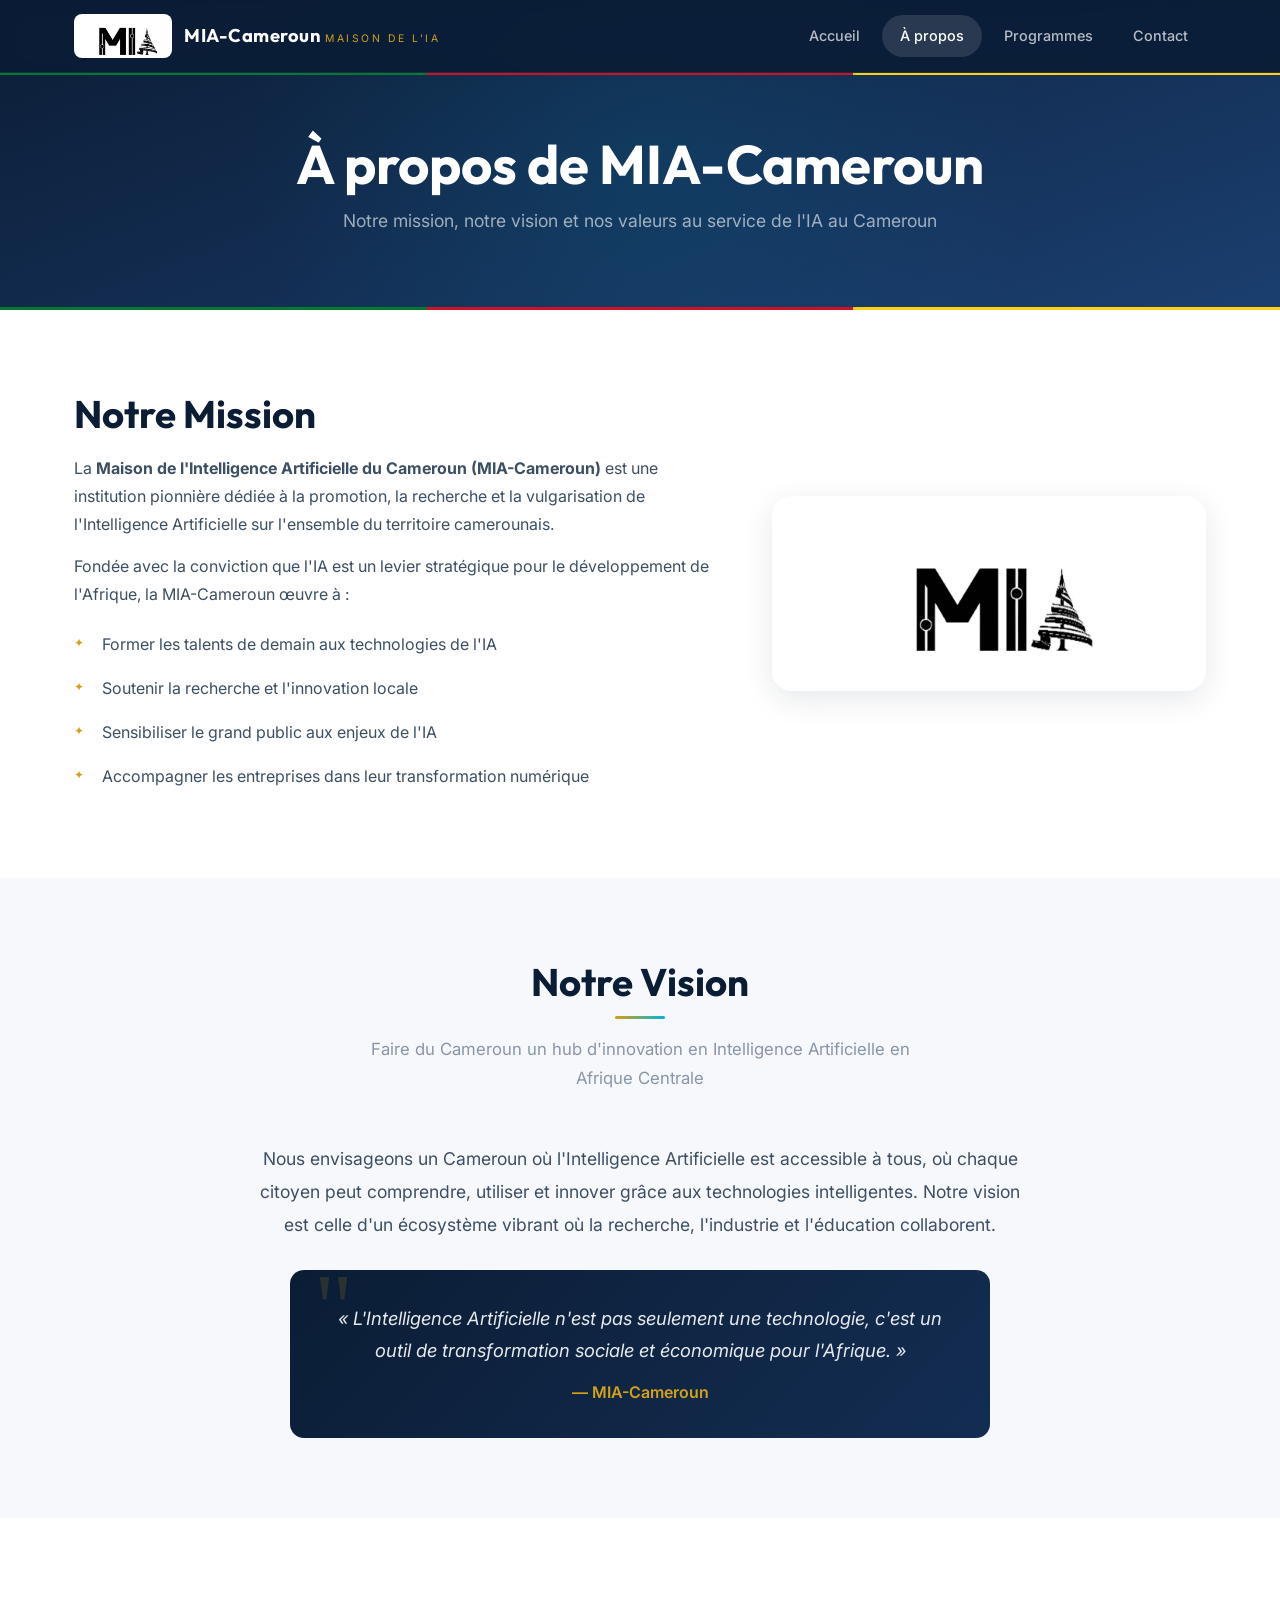
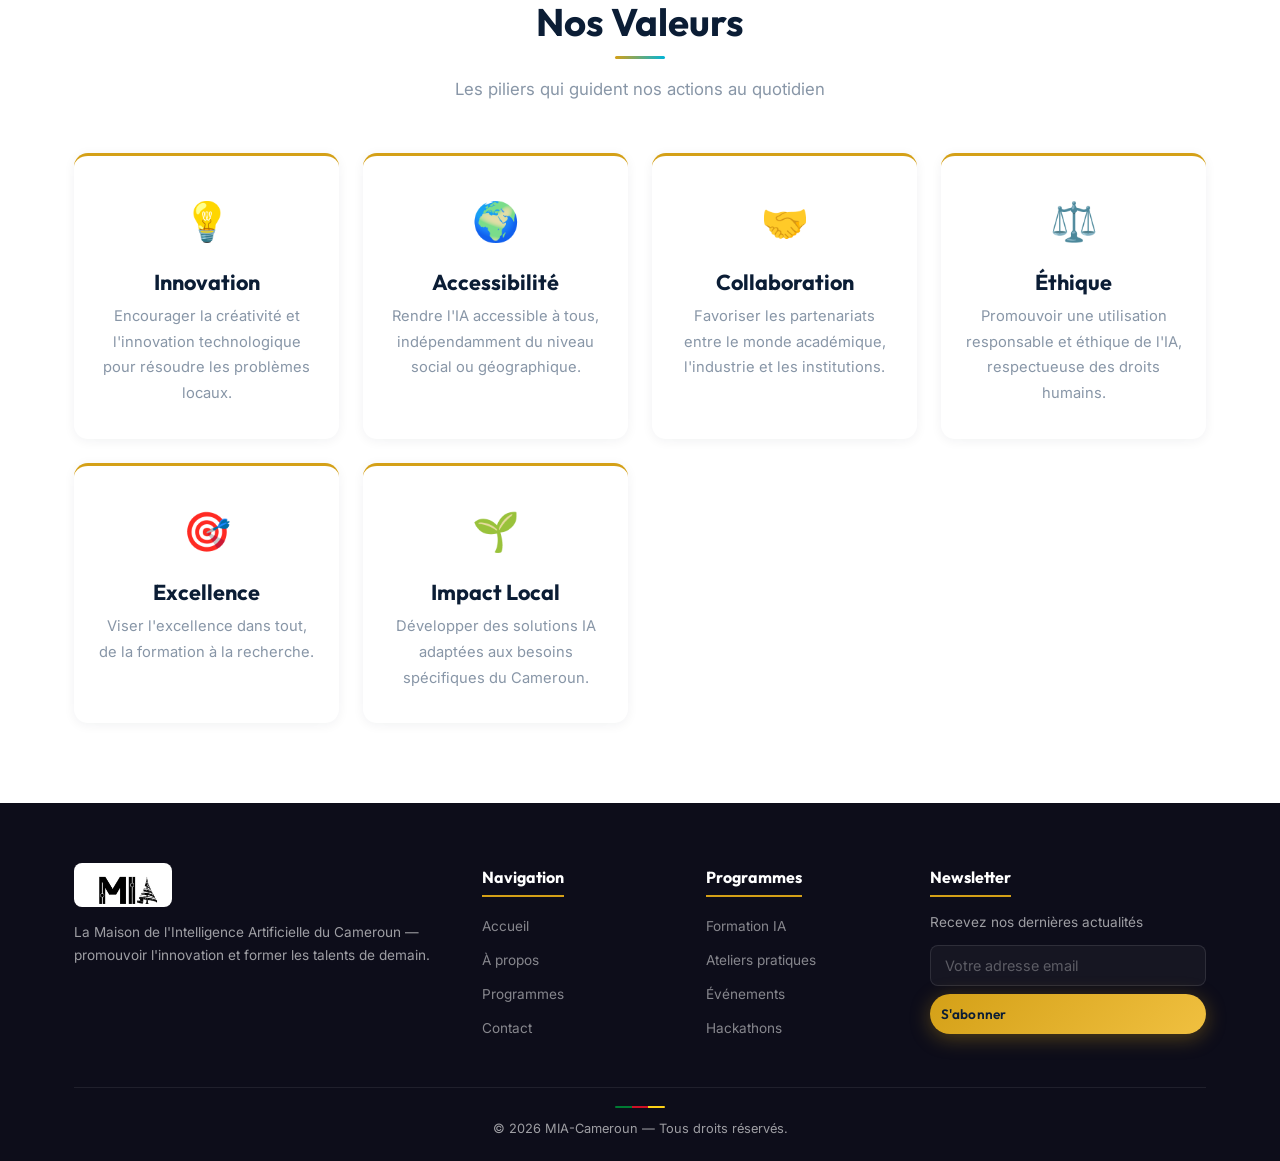
==== a-propos.html @ fafa50e0 "ajajah" ====
<!DOCTYPE html>
<html lang="fr">

<head>
    <meta charset="UTF-8">
    <meta name="viewport" content="width=device-width, initial-scale=1.0">
    <meta name="description"
        content="Mission, vision et valeurs de la MIA-Cameroun — Maison de l'Intelligence Artificielle du Cameroun.">
    <title>À propos | MIA-Cameroun</title>
    <link rel="stylesheet" href="css/style.css">
</head>

<body>

    <!-- Navbar -->
    <nav class="navbar">
        <div class="container">
            <a href="index.html" class="navbar-brand">
                <img src="logo.jpeg" alt="Logo MIA-Cameroun">
                <div class="brand-text">
                    <span class="name">MIA-Cameroun</span>
                    <span class="sub">Maison de l'IA</span>
                </div>
            </a>
            <div class="nav-links" id="navLinks">
                <a href="index.html">Accueil</a>
                <a href="a-propos.html" class="active">À propos</a>
                <a href="programmes.html">Programmes</a>
                <a href="contact.html">Contact</a>
            </div>
            <div class="hamburger" onclick="document.getElementById('navLinks').classList.toggle('active')">
                <span></span><span></span><span></span>
            </div>
        </div>
    </nav>
    <div class="tri-stripe tri-fixed">
        <div class="g"></div>
        <div class="r"></div>
        <div class="y"></div>
    </div>

    <!-- Banner -->
    <section class="page-banner">
        <h1>À propos de MIA-Cameroun</h1>
        <p>Notre mission, notre vision et nos valeurs au service de l'IA au Cameroun</p>
    </section>
    <div class="tri-stripe">
        <div class="g"></div>
        <div class="r"></div>
        <div class="y"></div>
    </div>

    <!-- Mission -->
    <section class="section">
        <div class="container">
            <div class="about-grid">
                <div class="text">
                    <h2>Notre Mission</h2>
                    <p>La <strong>Maison de l'Intelligence Artificielle du Cameroun (MIA-Cameroun)</strong> est une
                        institution pionnière dédiée à la promotion, la recherche et la vulgarisation de l'Intelligence
                        Artificielle sur l'ensemble du territoire camerounais.</p>
                    <p>Fondée avec la conviction que l'IA est un levier stratégique pour le développement de l'Afrique,
                        la MIA-Cameroun œuvre à :</p>
                    <ul class="check-list">
                        <li>Former les talents de demain aux technologies de l'IA</li>
                        <li>Soutenir la recherche et l'innovation locale</li>
                        <li>Sensibiliser le grand public aux enjeux de l'IA</li>
                        <li>Accompagner les entreprises dans leur transformation numérique</li>
                    </ul>
                </div>
                <div class="logo-box">
                    <img src="logo.jpeg" alt="MIA-Cameroun">
                </div>
            </div>
        </div>
    </section>

    <!-- Vision -->
    <section class="section section-alt">
        <div class="container">
            <div class="section-head">
                <h2>Notre Vision</h2>
                <div class="bar"></div>
                <p>Faire du Cameroun un hub d'innovation en Intelligence Artificielle en Afrique Centrale</p>
            </div>
            <div style="max-width:760px;margin:0 auto;text-align:center;">
                <p style="font-size:1.1rem;color:var(--gray-dark);line-height:1.9;margin-bottom:28px;">
                    Nous envisageons un Cameroun où l'Intelligence Artificielle est accessible à tous, où chaque citoyen
                    peut comprendre, utiliser et innover grâce aux technologies intelligentes. Notre vision est celle
                    d'un écosystème vibrant où la recherche, l'industrie et l'éducation collaborent.
                </p>
                <div class="quote-box">
                    <p>« L'Intelligence Artificielle n'est pas seulement une technologie, c'est un outil de
                        transformation sociale et économique pour l'Afrique. »</p>
                    <span class="author">— MIA-Cameroun</span>
                </div>
            </div>
        </div>
    </section>

    <!-- Valeurs -->
    <section class="section">
        <div class="container">
            <div class="section-head">
                <h2>Nos Valeurs</h2>
                <div class="bar"></div>
                <p>Les piliers qui guident nos actions au quotidien</p>
            </div>
            <div class="values-grid">
                <div class="value-card">
                    <div class="ico">💡</div>
                    <h3>Innovation</h3>
                    <p>Encourager la créativité et l'innovation technologique pour résoudre les problèmes locaux.</p>
                </div>
                <div class="value-card">
                    <div class="ico">🌍</div>
                    <h3>Accessibilité</h3>
                    <p>Rendre l'IA accessible à tous, indépendamment du niveau social ou géographique.</p>
                </div>
                <div class="value-card">
                    <div class="ico">🤝</div>
                    <h3>Collaboration</h3>
                    <p>Favoriser les partenariats entre le monde académique, l'industrie et les institutions.</p>
                </div>
                <div class="value-card">
                    <div class="ico">⚖️</div>
                    <h3>Éthique</h3>
                    <p>Promouvoir une utilisation responsable et éthique de l'IA, respectueuse des droits humains.</p>
                </div>
                <div class="value-card">
                    <div class="ico">🎯</div>
                    <h3>Excellence</h3>
                    <p>Viser l'excellence dans tout, de la formation à la recherche.</p>
                </div>
                <div class="value-card">
                    <div class="ico">🌱</div>
                    <h3>Impact Local</h3>
                    <p>Développer des solutions IA adaptées aux besoins spécifiques du Cameroun.</p>
                </div>
            </div>
        </div>
    </section>

    <!-- Footer -->
    <footer class="footer">
        <div class="container">
            <div class="footer-grid">
                <div class="footer-brand">
                    <img src="logo.jpeg" alt="MIA-Cameroun">
                    <p>La Maison de l'Intelligence Artificielle du Cameroun — promouvoir l'innovation et former les
                        talents de demain.</p>
                </div>
                <div>
                    <h4>Navigation</h4>
                    <ul>
                        <li><a href="index.html">Accueil</a></li>
                        <li><a href="a-propos.html">À propos</a></li>
                        <li><a href="programmes.html">Programmes</a></li>
                        <li><a href="contact.html">Contact</a></li>
                    </ul>
                </div>
                <div>
                    <h4>Programmes</h4>
                    <ul>
                        <li><a href="programmes.html">Formation IA</a></li>
                        <li><a href="programmes.html">Ateliers pratiques</a></li>
                        <li><a href="programmes.html">Événements</a></li>
                        <li><a href="programmes.html">Hackathons</a></li>
                    </ul>
                </div>
                <div>
                    <h4>Newsletter</h4>
                    <p style="font-size:.85rem;margin-bottom:10px;">Recevez nos dernières actualités</p>
                    <div class="footer-nl">
                        <input type="email" placeholder="Votre adresse email">
                        <button class="btn btn-gold"
                            style="width:100%;padding:11px;font-size:.85rem;">S'abonner</button>
                    </div>
                </div>
            </div>
            <div class="footer-bottom">
                <div class="footer-mini-tri"><span></span><span></span><span></span></div>
                <p>&copy; 2026 MIA-Cameroun — Tous droits réservés.</p>
            </div>
        </div>
    </footer>

</body>

</html>
---- css/style.css ----
@import url('https://fonts.googleapis.com/css2?family=Inter:wght@400;500;600;700&family=Outfit:wght@400;500;600;700;800&display=swap');

:root {
    --primary: #0b1d35;
    --primary-light: #132d52;
    --primary-mid: #1a3f6f;
    --secondary: #d4a017;
    --secondary-light: #f0c040;
    --accent: #00b4d8;
    --accent-light: #48cae4;
    --white: #ffffff;
    --off-white: #f7f8fc;
    --gray-light: #e4e8ef;
    --gray: #8896a7;
    --gray-dark: #3d4f63;
    --dark: #0d0d1a;
    --cam-green: #007a33;
    --cam-red: #ce1126;
    --cam-yellow: #fcd116;
    --font-h: 'Outfit', sans-serif;
    --font-b: 'Inter', sans-serif;
    --shadow-sm: 0 2px 12px rgba(11, 29, 53, .06);
    --shadow-md: 0 8px 30px rgba(11, 29, 53, .10);
    --shadow-lg: 0 16px 50px rgba(11, 29, 53, .16);
    --radius: 14px;
    --ease: cubic-bezier(.4, 0, .2, 1);
}

*,
*::before,
*::after {
    margin: 0;
    padding: 0;
    box-sizing: border-box;
}

html {
    scroll-behavior: smooth;
}

body {
    font-family: var(--font-b);
    color: var(--gray-dark);
    background: var(--white);
    line-height: 1.75;
    overflow-x: hidden;
}

h1,
h2,
h3,
h4 {
    font-family: var(--font-h);
    color: var(--primary);
    font-weight: 700;
    line-height: 1.25;
}

h1 {
    font-size: clamp(2rem, 5vw, 3.4rem);
}

h2 {
    font-size: clamp(1.6rem, 3.5vw, 2.4rem);
}

h3 {
    font-size: 1.35rem;
}

a {
    text-decoration: none;
    color: inherit;
    transition: .3s var(--ease);
}

img {
    max-width: 100%;
    height: auto;
    display: block;
}

ul {
    list-style: none;
}

.container {
    max-width: 1180px;
    margin: 0 auto;
    padding: 0 24px;
}

/* ---------- BUTTONS ---------- */
.btn {
    display: inline-flex;
    align-items: center;
    gap: 8px;
    padding: 14px 34px;
    border-radius: 50px;
    font-family: var(--font-h);
    font-weight: 600;
    font-size: .95rem;
    border: none;
    cursor: pointer;
    transition: .35s var(--ease);
    letter-spacing: .3px;
    position: relative;
    overflow: hidden;
}

.btn::after {
    content: '';
    position: absolute;
    inset: 0;
    background: linear-gradient(120deg, transparent 40%, rgba(255, 255, 255, .25) 50%, transparent 60%);
    transform: translateX(-100%);
    transition: .6s;
}

.btn:hover::after {
    transform: translateX(100%);
}

.btn-gold {
    background: linear-gradient(135deg, var(--secondary), var(--secondary-light));
    color: var(--primary);
    box-shadow: 0 4px 20px rgba(212, 160, 23, .35);
}

.btn-gold:hover {
    transform: translateY(-3px);
    box-shadow: 0 8px 30px rgba(212, 160, 23, .5);
}

.btn-outline {
    background: transparent;
    color: var(--white);
    border: 2px solid rgba(255, 255, 255, .5);
}

.btn-outline:hover {
    background: var(--white);
    color: var(--primary);
    border-color: var(--white);
}

.btn-cyan {
    background: linear-gradient(135deg, var(--accent), var(--accent-light));
    color: var(--white);
    box-shadow: 0 4px 20px rgba(0, 180, 216, .3);
}

.btn-cyan:hover {
    transform: translateY(-3px);
    box-shadow: 0 8px 30px rgba(0, 180, 216, .45);
}

/* ---------- NAVBAR ---------- */
.navbar {
    position: fixed;
    top: 0;
    left: 0;
    right: 0;
    z-index: 1000;
    background: rgba(11, 29, 53, .92);
    backdrop-filter: blur(16px) saturate(1.8);
    border-bottom: 1px solid rgba(255, 255, 255, .06);
}

.navbar .container {
    display: flex;
    align-items: center;
    justify-content: space-between;
    height: 72px;
}

.navbar-brand {
    display: flex;
    align-items: center;
    gap: 12px;
}

.navbar-brand img {
    height: 44px;
    border-radius: 8px;
    background: #fff;
    padding: 3px;
}

.brand-text .name {
    font-family: var(--font-h);
    font-weight: 700;
    font-size: 1.15rem;
    color: #fff;
    letter-spacing: .5px;
}

.brand-text .sub {
    font-size: .65rem;
    color: var(--secondary);
    letter-spacing: 2.5px;
    text-transform: uppercase;
}

.nav-links {
    display: flex;
    align-items: center;
    gap: 4px;
}

.nav-links a {
    color: rgba(255, 255, 255, .7);
    padding: 8px 18px;
    border-radius: 50px;
    font-weight: 500;
    font-size: .9rem;
    transition: .3s var(--ease);
}

.nav-links a:hover {
    color: #fff;
    background: rgba(255, 255, 255, .08);
}

.nav-links a.active {
    color: #fff;
    background: rgba(255, 255, 255, .12);
}

.hamburger {
    display: none;
    flex-direction: column;
    gap: 5px;
    cursor: pointer;
}

.hamburger span {
    width: 26px;
    height: 2.5px;
    background: #fff;
    border-radius: 4px;
    transition: .3s var(--ease);
}

/* ---------- TRICOLORE ---------- */
.tri-stripe {
    height: 3px;
    display: flex;
}

.tri-stripe .g {
    flex: 1;
    background: var(--cam-green);
}

.tri-stripe .r {
    flex: 1;
    background: var(--cam-red);
}

.tri-stripe .y {
    flex: 1;
    background: var(--cam-yellow);
}

.tri-fixed {
    position: fixed;
    top: 72px;
    left: 0;
    right: 0;
    z-index: 999;
}

/* ---------- HERO ---------- */
.hero {
    min-height: 100vh;
    display: flex;
    align-items: center;
    justify-content: center;
    background: linear-gradient(160deg, var(--primary) 0%, var(--primary-light) 40%, var(--primary-mid) 100%);
    position: relative;
    padding: 100px 24px 60px;
    overflow: hidden;
}

.hero::before {
    content: '';
    position: absolute;
    inset: 0;
    background:
        radial-gradient(ellipse 600px 500px at 15% 60%, rgba(0, 180, 216, .18), transparent),
        radial-gradient(ellipse 500px 400px at 85% 25%, rgba(212, 160, 23, .12), transparent),
        radial-gradient(ellipse 300px 300px at 50% 90%, rgba(0, 180, 216, .08), transparent);
}

.hero::after {
    content: '';
    position: absolute;
    inset: 0;
    background-image:
        radial-gradient(rgba(255, 255, 255, .04) 1px, transparent 1px);
    background-size: 32px 32px;
}

.hero-inner {
    position: relative;
    z-index: 2;
    text-align: center;
    max-width: 780px;
}

.hero-logo {
    width: 130px;
    height: 130px;
    border-radius: 24px;
    object-fit: contain;
    background: #fff;
    padding: 14px;
    margin: 0 auto 32px;
    box-shadow: 0 12px 50px rgba(0, 0, 0, .35);
    animation: logoFloat 4s ease-in-out infinite;
}

@keyframes logoFloat {

    0%,
    100% {
        transform: translateY(0) rotate(0);
    }

    50% {
        transform: translateY(-12px) rotate(1deg);
    }
}

.hero h1 {
    color: #fff;
    margin-bottom: 12px;
}

.hero h1 .gold {
    color: var(--secondary);
}

.hero .slogan {
    color: var(--accent-light);
    font-size: 1.15rem;
    font-weight: 500;
    font-style: italic;
    margin-bottom: 20px;
}

.hero .desc {
    color: rgba(255, 255, 255, .75);
    font-size: 1.05rem;
    max-width: 600px;
    margin: 0 auto 36px;
}

.hero-btns {
    display: flex;
    gap: 16px;
    justify-content: center;
    flex-wrap: wrap;
}

/* Particules décoratives */
.particles {
    position: absolute;
    inset: 0;
    overflow: hidden;
    pointer-events: none;
}

.particles span {
    position: absolute;
    width: 4px;
    height: 4px;
    background: rgba(212, 160, 23, .3);
    border-radius: 50%;
    animation: particleDrift linear infinite;
}

.particles span:nth-child(1) {
    left: 10%;
    top: 20%;
    animation-duration: 8s;
}

.particles span:nth-child(2) {
    left: 25%;
    top: 70%;
    animation-duration: 12s;
    width: 6px;
    height: 6px;
    background: rgba(0, 180, 216, .2);
}

.particles span:nth-child(3) {
    left: 60%;
    top: 15%;
    animation-duration: 10s;
}

.particles span:nth-child(4) {
    left: 80%;
    top: 60%;
    animation-duration: 9s;
    width: 5px;
    height: 5px;
    background: rgba(0, 180, 216, .25);
}

.particles span:nth-child(5) {
    left: 45%;
    top: 85%;
    animation-duration: 11s;
    background: rgba(212, 160, 23, .2);
}

.particles span:nth-child(6) {
    left: 90%;
    top: 35%;
    animation-duration: 7s;
    width: 3px;
    height: 3px;
}

@keyframes particleDrift {
    0% {
        transform: translateY(0) translateX(0);
        opacity: 0;
    }

    10% {
        opacity: 1;
    }

    90% {
        opacity: 1;
    }

    100% {
        transform: translateY(-100vh) translateX(30px);
        opacity: 0;
    }
}

/* ---------- SECTIONS ---------- */
.section {
    padding: 80px 0;
}

.section-alt {
    background: var(--off-white);
}

.section-dark {
    background: linear-gradient(160deg, var(--primary), var(--primary-light));
    color: #fff;
}

.section-dark h2,
.section-dark h3 {
    color: #fff;
}

.section-head {
    text-align: center;
    margin-bottom: 48px;
}

.section-head h2 {
    margin-bottom: 8px;
}

.section-head .bar {
    width: 50px;
    height: 3px;
    margin: 10px auto 16px;
    background: linear-gradient(90deg, var(--secondary), var(--accent));
    border-radius: 4px;
}

.section-head p {
    color: var(--gray);
    font-size: 1.05rem;
    max-width: 560px;
    margin: 0 auto;
}

/* ---------- GRILLE CARTES ---------- */
.grid-3 {
    display: grid;
    grid-template-columns: repeat(auto-fit, minmax(300px, 1fr));
    gap: 28px;
}

.grid-2 {
    display: grid;
    grid-template-columns: 1fr 1fr;
    gap: 40px;
    align-items: center;
}

.card {
    background: #fff;
    border-radius: var(--radius);
    padding: 32px;
    box-shadow: var(--shadow-sm);
    transition: .4s var(--ease);
    border: 1px solid rgba(0, 0, 0, .04);
    position: relative;
    overflow: hidden;
}

.card::before {
    content: '';
    position: absolute;
    top: 0;
    left: 0;
    right: 0;
    height: 3px;
    background: linear-gradient(90deg, var(--secondary), var(--accent));
    opacity: 0;
    transition: .4s var(--ease);
}

.card:hover {
    transform: translateY(-6px);
    box-shadow: var(--shadow-lg);
}

.card:hover::before {
    opacity: 1;
}

.card-icon {
    width: 56px;
    height: 56px;
    border-radius: 12px;
    display: flex;
    align-items: center;
    justify-content: center;
    font-size: 1.6rem;
    margin-bottom: 16px;
    background: linear-gradient(135deg, rgba(0, 180, 216, .08), rgba(212, 160, 23, .08));
}

.card h3 {
    margin-bottom: 8px;
}

.card p {
    color: var(--gray);
}

/* ---------- STATS ---------- */
.stats-grid {
    display: grid;
    grid-template-columns: repeat(4, 1fr);
    gap: 24px;
    text-align: center;
}

.stat h3 {
    font-size: 2.8rem;
    color: var(--secondary);
    margin-bottom: 2px;
    font-weight: 800;
}

.stat p {
    color: rgba(255, 255, 255, .7);
    font-size: .9rem;
}

/* ---------- PAGE BANNER ---------- */
.page-banner {
    background: linear-gradient(160deg, var(--primary), var(--primary-light), var(--primary-mid));
    padding: 130px 0 70px;
    text-align: center;
    position: relative;
    overflow: hidden;
}

.page-banner::before {
    content: '';
    position: absolute;
    inset: 0;
    background: radial-gradient(circle at 50% 50%, rgba(0, 180, 216, .1), transparent 60%);
}

.page-banner h1 {
    color: #fff;
    position: relative;
    z-index: 2;
    margin-bottom: 8px;
}

.page-banner p {
    color: rgba(255, 255, 255, .6);
    font-size: 1.1rem;
    position: relative;
    z-index: 2;
}

/* ---------- À PROPOS ---------- */
.about-grid {
    display: grid;
    grid-template-columns: 1.2fr .8fr;
    gap: 48px;
    align-items: center;
}

.about-grid .text h2 {
    margin-bottom: 16px;
}

.about-grid .text p {
    margin-bottom: 14px;
    color: var(--gray-dark);
}

.about-grid .logo-box {
    display: flex;
    align-items: center;
    justify-content: center;
    background: #fff;
    border-radius: 20px;
    padding: 40px;
    box-shadow: var(--shadow-md);
}

.about-grid .logo-box img {
    max-width: 280px;
}

.check-list li {
    padding: 8px 0 8px 28px;
    position: relative;
    color: var(--gray-dark);
}

.check-list li::before {
    content: '✦';
    position: absolute;
    left: 0;
    top: 10px;
    color: var(--secondary);
    font-size: .75rem;
}

.values-grid {
    display: grid;
    grid-template-columns: repeat(auto-fit, minmax(240px, 1fr));
    gap: 24px;
}

.value-card {
    text-align: center;
    padding: 32px 24px;
    border-radius: var(--radius);
    background: #fff;
    box-shadow: var(--shadow-sm);
    transition: .4s var(--ease);
    border-top: 3px solid var(--secondary);
    position: relative;
}

.value-card:hover {
    transform: translateY(-6px);
    box-shadow: var(--shadow-lg);
}

.value-card .ico {
    font-size: 2.4rem;
    margin-bottom: 14px;
}

.value-card h3 {
    margin-bottom: 8px;
}

.value-card p {
    color: var(--gray);
    font-size: .92rem;
}

.quote-box {
    max-width: 700px;
    margin: 0 auto;
    padding: 32px 40px;
    border-radius: var(--radius);
    background: linear-gradient(135deg, var(--primary), var(--primary-light));
    color: #fff;
    text-align: center;
    position: relative;
}

.quote-box::before {
    content: '"';
    position: absolute;
    top: -10px;
    left: 24px;
    font-size: 6rem;
    color: rgba(212, 160, 23, .15);
    font-family: serif;
    line-height: 1;
}

.quote-box p {
    font-style: italic;
    font-size: 1.15rem;
    color: rgba(255, 255, 255, .9);
    margin-bottom: 12px;
}

.quote-box .author {
    color: var(--secondary);
    font-weight: 600;
}

/* ---------- PROGRAMMES ---------- */
.prog-card {
    border-radius: var(--radius);
    overflow: hidden;
    box-shadow: var(--shadow-sm);
    transition: .4s var(--ease);
    background: #fff;
    border: 1px solid rgba(0, 0, 0, .04);
}

.prog-card:hover {
    transform: translateY(-6px);
    box-shadow: var(--shadow-lg);
}

.prog-card .head {
    padding: 24px 28px;
    position: relative;
    overflow: hidden;
    background: linear-gradient(135deg, var(--primary), var(--primary-mid));
    color: #fff;
}

.prog-card .head::before {
    content: '';
    position: absolute;
    top: -30px;
    right: -30px;
    width: 120px;
    height: 120px;
    border-radius: 50%;
    background: rgba(212, 160, 23, .12);
}

.prog-card .head .tag {
    display: inline-block;
    padding: 4px 14px;
    border-radius: 20px;
    background: rgba(212, 160, 23, .25);
    color: var(--secondary-light);
    font-size: .75rem;
    font-weight: 600;
    margin-bottom: 6px;
}

.prog-card .head h3 {
    color: #fff;
    font-size: 1.15rem;
}

.prog-card .body {
    padding: 28px;
}

.prog-card .body p {
    color: var(--gray-dark);
    margin-bottom: 14px;
}

.prog-card .body ul li {
    padding: 5px 0 5px 24px;
    position: relative;
    color: var(--gray-dark);
    font-size: .92rem;
}

.prog-card .body ul li::before {
    content: '▸';
    position: absolute;
    left: 0;
    color: var(--secondary);
    font-weight: 700;
}

.prog-card .body .meta {
    font-size: .85rem;
    color: var(--gray);
    margin-top: 14px;
}

.event-card {
    border-radius: var(--radius);
    padding: 28px;
    background: #fff;
    box-shadow: var(--shadow-sm);
    transition: .4s var(--ease);
    border-left: 4px solid;
    position: relative;
}

.event-card:hover {
    transform: translateY(-5px);
    box-shadow: var(--shadow-lg);
}

.event-card .ev-icon {
    font-size: 2rem;
    margin-bottom: 12px;
}

.event-card h3 {
    margin-bottom: 8px;
}

.event-card p {
    color: var(--gray);
    font-size: .92rem;
    margin-bottom: 12px;
}

.event-card .date {
    font-weight: 600;
    font-size: .88rem;
}

/* ---------- CONTACT ---------- */
.contact-grid {
    display: grid;
    grid-template-columns: .9fr 1.1fr;
    gap: 36px;
    align-items: start;
}

.contact-panel {
    background: linear-gradient(160deg, var(--primary), var(--primary-mid));
    padding: 40px;
    border-radius: var(--radius);
    color: #fff;
}

.contact-panel h3 {
    color: #fff;
    margin-bottom: 28px;
    font-size: 1.3rem;
}

.c-item {
    display: flex;
    gap: 14px;
    margin-bottom: 24px;
}

.c-item .ico {
    width: 42px;
    height: 42px;
    border-radius: 10px;
    flex-shrink: 0;
    background: rgba(255, 255, 255, .08);
    display: flex;
    align-items: center;
    justify-content: center;
    font-size: 1.1rem;
}

.c-item h4 {
    color: #fff;
    font-size: .95rem;
    margin-bottom: 2px;
}

.c-item p {
    color: rgba(255, 255, 255, .6);
    font-size: .85rem;
}

.socials {
    display: flex;
    gap: 10px;
    margin-top: 24px;
    padding-top: 20px;
    border-top: 1px solid rgba(255, 255, 255, .1);
}

.socials a {
    width: 38px;
    height: 38px;
    border-radius: 10px;
    background: rgba(255, 255, 255, .08);
    display: flex;
    align-items: center;
    justify-content: center;
    color: #fff;
    font-size: .95rem;
    transition: .3s var(--ease);
}

.socials a:hover {
    background: var(--secondary);
    color: var(--primary);
}

.contact-form {
    background: #fff;
    padding: 40px;
    border-radius: var(--radius);
    box-shadow: var(--shadow-md);
}

.contact-form h3 {
    margin-bottom: 28px;
}

.form-group {
    margin-bottom: 18px;
}

.form-group label {
    display: block;
    font-weight: 600;
    color: var(--primary);
    margin-bottom: 6px;
    font-size: .9rem;
}

.form-group input,
.form-group textarea {
    width: 100%;
    padding: 13px 18px;
    border: 2px solid var(--gray-light);
    border-radius: 10px;
    font-family: var(--font-b);
    font-size: .95rem;
    background: var(--off-white);
    color: var(--gray-dark);
    transition: .3s var(--ease);
}

.form-group input:focus,
.form-group textarea:focus {
    outline: none;
    border-color: var(--accent);
    background: #fff;
    box-shadow: 0 0 0 4px rgba(0, 180, 216, .08);
}

.form-group textarea {
    min-height: 130px;
    resize: vertical;
}

.alert-success {
    margin-top: 18px;
    padding: 16px 20px;
    border-radius: 10px;
    background: linear-gradient(135deg, #d4edda, #c3e6cb);
    color: #155724;
    text-align: center;
    font-weight: 600;
    display: none;
}

/* ---------- FOOTER ---------- */
.footer {
    background: var(--dark);
    color: rgba(255, 255, 255, .6);
    padding: 60px 0 20px;
}

.footer-grid {
    display: grid;
    grid-template-columns: 2fr 1fr 1fr 1.5fr;
    gap: 40px;
    margin-bottom: 40px;
}

.footer-brand img {
    height: 44px;
    margin-bottom: 14px;
    background: #fff;
    border-radius: 8px;
    padding: 3px;
}

.footer-brand p {
    font-size: .85rem;
    line-height: 1.7;
}

.footer h4 {
    color: #fff;
    margin-bottom: 14px;
    font-size: 1rem;
    padding-bottom: 8px;
    border-bottom: 2px solid var(--secondary);
    display: inline-block;
}

.footer ul li {
    margin-bottom: 6px;
}

.footer ul li a {
    color: rgba(255, 255, 255, .5);
    font-size: .85rem;
}

.footer ul li a:hover {
    color: var(--secondary);
    padding-left: 4px;
}

.footer-nl input {
    width: 100%;
    padding: 11px 14px;
    border: 1px solid rgba(255, 255, 255, .1);
    border-radius: 8px;
    background: rgba(255, 255, 255, .04);
    color: #fff;
    font-family: var(--font-b);
    margin-bottom: 8px;
    font-size: .9rem;
}

.footer-nl input::placeholder {
    color: rgba(255, 255, 255, .3);
}

.footer-bottom {
    border-top: 1px solid rgba(255, 255, 255, .08);
    padding-top: 18px;
    text-align: center;
    font-size: .8rem;
}

.footer-mini-tri {
    display: flex;
    width: 50px;
    height: 2px;
    margin: 0 auto 10px;
    border-radius: 2px;
    overflow: hidden;
}

.footer-mini-tri span:nth-child(1) {
    flex: 1;
    background: var(--cam-green);
}

.footer-mini-tri span:nth-child(2) {
    flex: 1;
    background: var(--cam-red);
}

.footer-mini-tri span:nth-child(3) {
    flex: 1;
    background: var(--cam-yellow);
}

/* ---------- RESPONSIVE ---------- */
@media(max-width:992px) {

    .about-grid,
    .contact-grid {
        grid-template-columns: 1fr;
    }

    .footer-grid {
        grid-template-columns: 1fr 1fr;
    }

    .stats-grid {
        grid-template-columns: repeat(2, 1fr);
    }

    .grid-2 {
        grid-template-columns: 1fr;
    }
}

@media(max-width:768px) {
    .nav-links {
        position: fixed;
        top: 72px;
        left: 0;
        right: 0;
        background: var(--primary);
        flex-direction: column;
        padding: 20px;
        display: none;
        box-shadow: var(--shadow-lg);
    }

    .nav-links.active {
        display: flex;
    }

    .hamburger {
        display: flex;
    }

    .hero {
        padding: 90px 20px 50px;
    }

    .hero-btns {
        flex-direction: column;
        align-items: center;
    }

    .page-banner {
        padding: 110px 0 50px;
    }

    .footer-grid {
        grid-template-columns: 1fr;
    }

    .stats-grid {
        grid-template-columns: 1fr 1fr;
        gap: 16px;
    }

    .stat h3 {
        font-size: 2rem;
    }

    .section {
        padding: 56px 0;
    }
}

@media(max-width:480px) {
    .container {
        padding: 0 16px;
    }
}
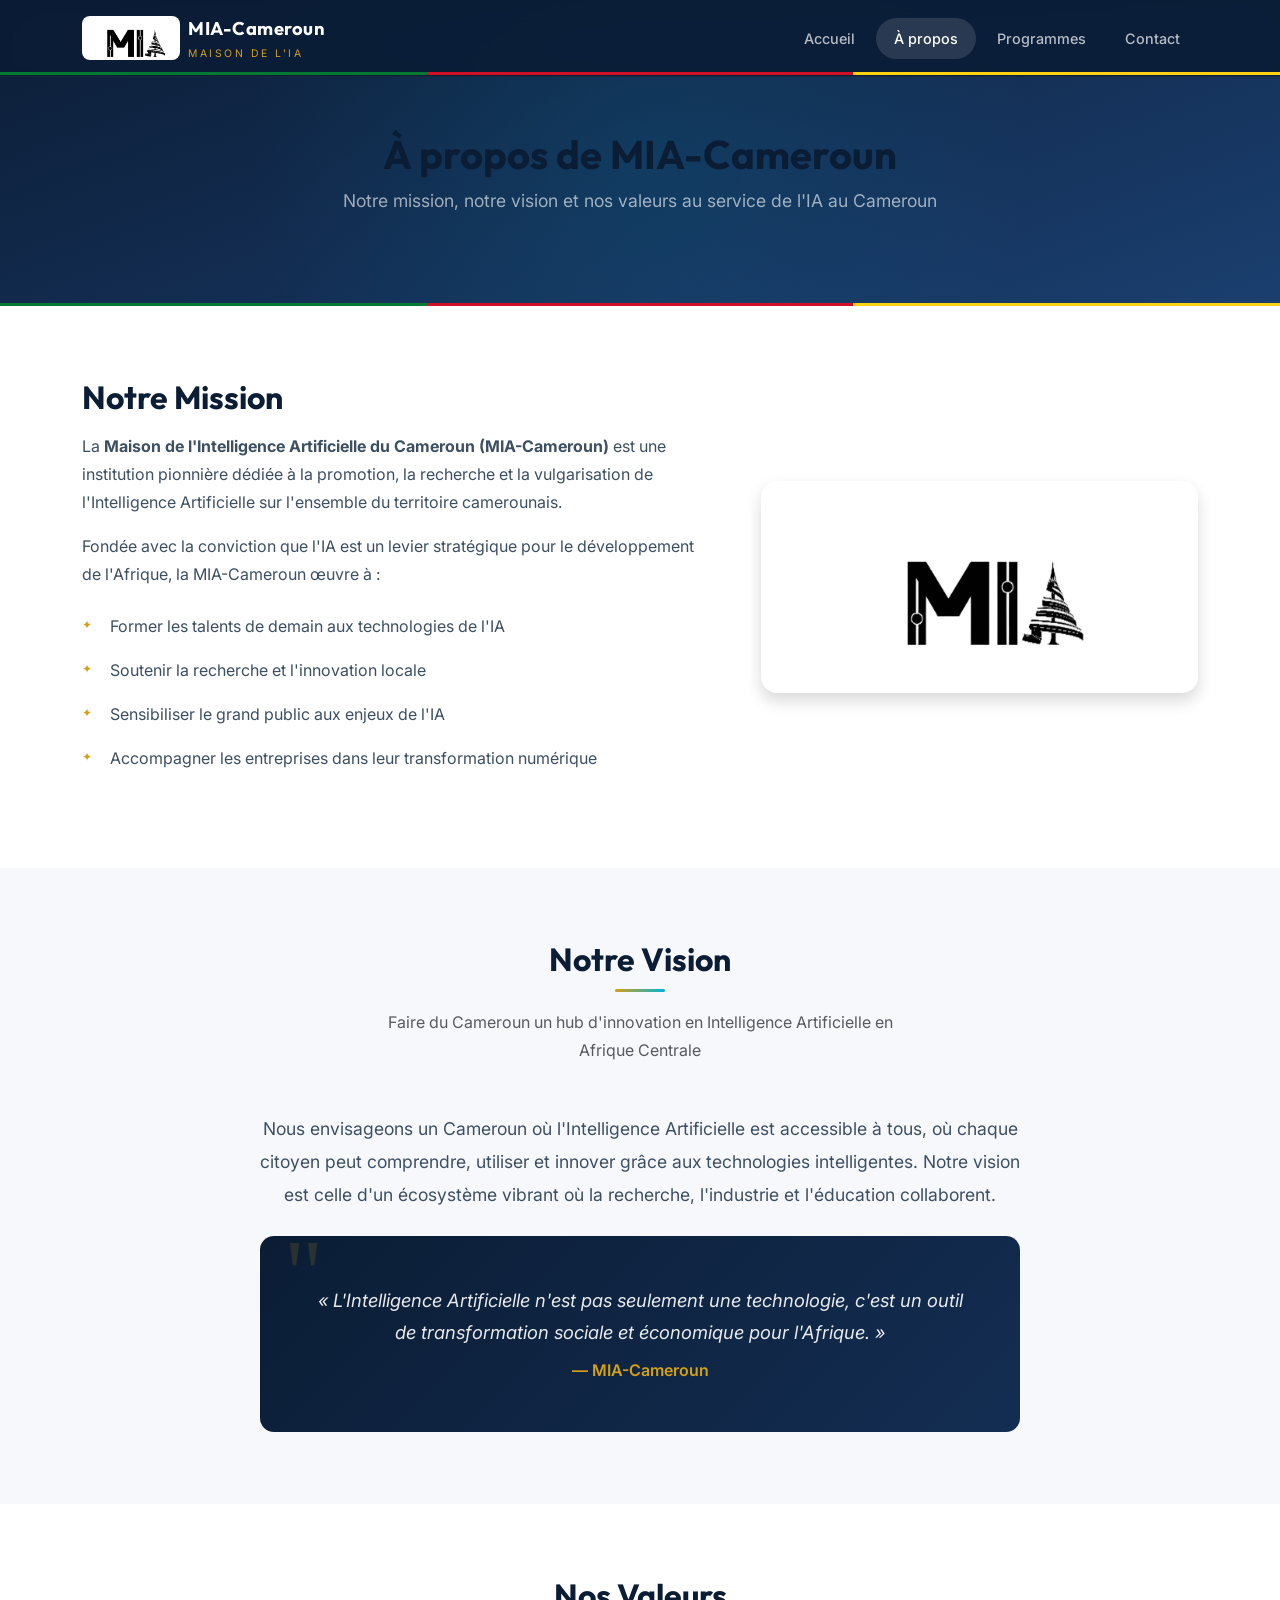
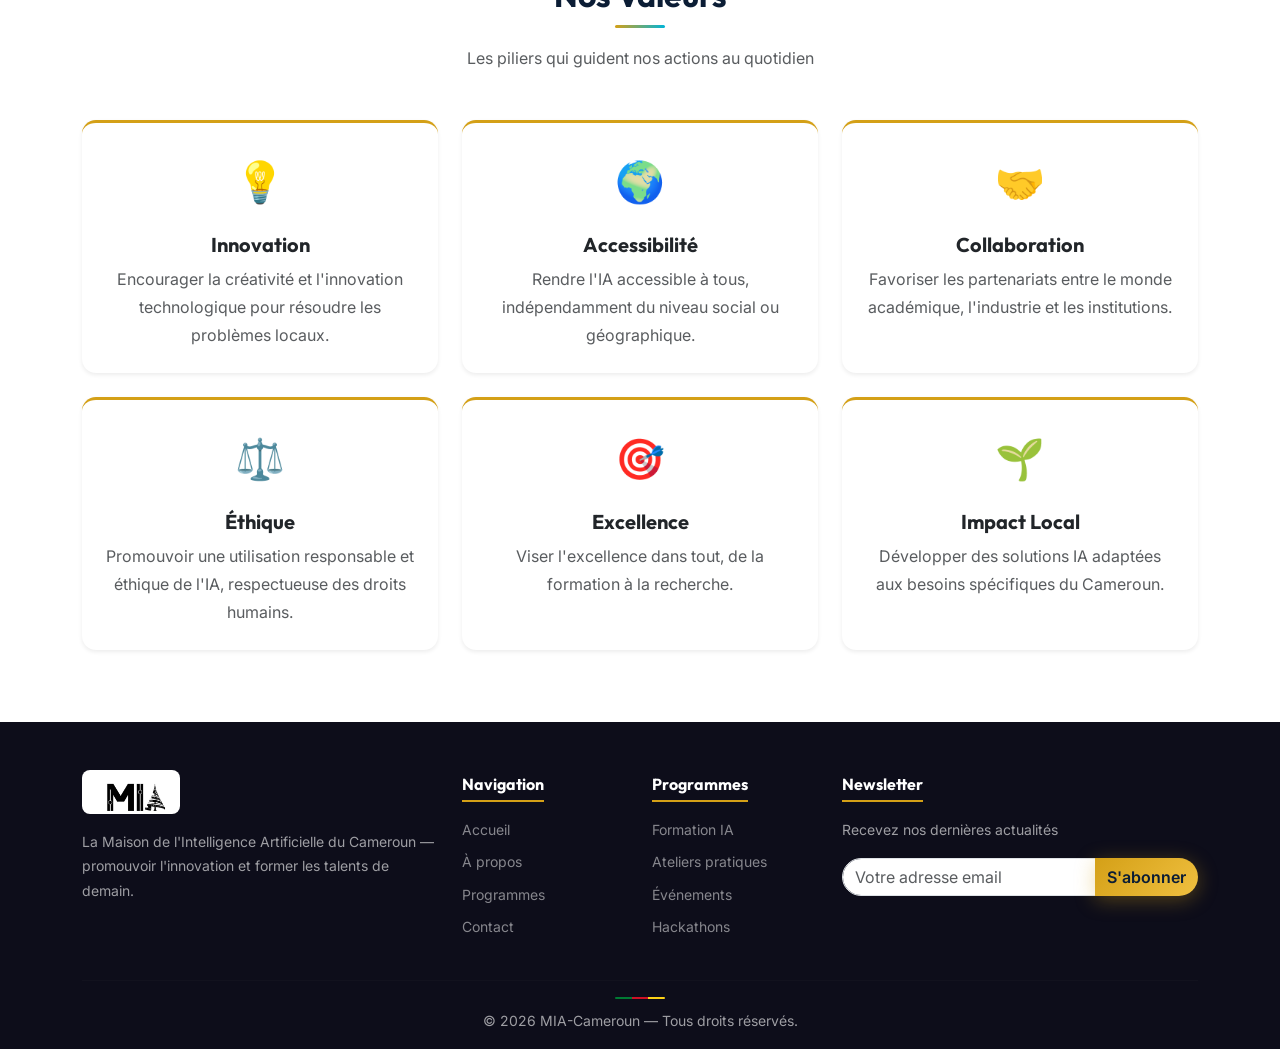
==== commit e95eed2f: "askhgdfas" ====
--- a/a-propos.html
+++ b/a-propos.html
@@ -13,26 +13,30 @@
 <body>
 
     <!-- Navbar -->
-    <nav class="navbar">
+    <nav class="navbar navbar-expand-lg navbar-dark fixed-top navbar-mia">
         <div class="container">
-            <a href="index.html" class="navbar-brand">
-                <img src="logo.jpeg" alt="Logo MIA-Cameroun">
-                <div class="brand-text">
-                    <span class="name">MIA-Cameroun</span>
-                    <span class="sub">Maison de l'IA</span>
+            <a class="navbar-brand d-flex align-items-center gap-2" href="index.html">
+                <img src="logo.jpeg" alt="Logo MIA-Cameroun" class="navbar-brand-logo">
+                <div>
+                    <span class="brand-name d-block">MIA-Cameroun</span>
+                    <span class="brand-sub d-block">Maison de l'IA</span>
                 </div>
             </a>
-            <div class="nav-links" id="navLinks">
-                <a href="index.html">Accueil</a>
-                <a href="a-propos.html" class="active">À propos</a>
-                <a href="programmes.html">Programmes</a>
-                <a href="contact.html">Contact</a>
-            </div>
-            <div class="hamburger" onclick="document.getElementById('navLinks').classList.toggle('active')">
-                <span></span><span></span><span></span>
+            <button class="navbar-toggler border-0" type="button" data-bs-toggle="collapse" data-bs-target="#navbarNav">
+                <span class="navbar-toggler-icon"></span>
+            </button>
+            <div class="collapse navbar-collapse" id="navbarNav">
+                <ul class="navbar-nav ms-auto gap-1">
+                    <li class="nav-item"><a class="nav-link rounded-pill" href="index.html">Accueil</a></li>
+                    <li class="nav-item"><a class="nav-link active rounded-pill" href="a-propos.html">À propos</a></li>
+                    <li class="nav-item"><a class="nav-link rounded-pill" href="programmes.html">Programmes</a></li>
+                    <li class="nav-item"><a class="nav-link rounded-pill" href="contact.html">Contact</a></li>
+                </ul>
             </div>
         </div>
     </nav>
+
+    <!-- Tricolore fixe -->
     <div class="tri-stripe tri-fixed">
         <div class="g"></div>
         <div class="r"></div>
@@ -40,10 +44,13 @@
     </div>
 
     <!-- Banner -->
-    <section class="page-banner">
-        <h1>À propos de MIA-Cameroun</h1>
-        <p>Notre mission, notre vision et nos valeurs au service de l'IA au Cameroun</p>
-    </section>
+    <section class="page-banner-mia text-center text-white">
+        <h1 class="position-relative fw-bold" style="z-index:2;">À propos de MIA-Cameroun</h1>
+        <p class="position-relative" style="z-index:2;color:rgba(255,255,255,.6);font-size:1.1rem;">Notre mission, notre
+            vision et nos valeurs au service de l'IA au Cameroun</p>
+    </section>
+
+    <!-- Tricolore -->
     <div class="tri-stripe">
         <div class="g"></div>
         <div class="r"></div>
@@ -51,140 +58,165 @@
     </div>
 
     <!-- Mission -->
-    <section class="section">
-        <div class="container">
-            <div class="about-grid">
-                <div class="text">
-                    <h2>Notre Mission</h2>
+    <section class="py-5">
+        <div class="container py-4">
+            <div class="row g-5 align-items-center">
+                <div class="col-lg-7">
+                    <h2 class="fw-bold mb-3">Notre Mission</h2>
                     <p>La <strong>Maison de l'Intelligence Artificielle du Cameroun (MIA-Cameroun)</strong> est une
                         institution pionnière dédiée à la promotion, la recherche et la vulgarisation de l'Intelligence
                         Artificielle sur l'ensemble du territoire camerounais.</p>
                     <p>Fondée avec la conviction que l'IA est un levier stratégique pour le développement de l'Afrique,
                         la MIA-Cameroun œuvre à :</p>
-                    <ul class="check-list">
+                    <ul class="list-unstyled check-list-mia">
                         <li>Former les talents de demain aux technologies de l'IA</li>
                         <li>Soutenir la recherche et l'innovation locale</li>
                         <li>Sensibiliser le grand public aux enjeux de l'IA</li>
                         <li>Accompagner les entreprises dans leur transformation numérique</li>
                     </ul>
                 </div>
-                <div class="logo-box">
-                    <img src="logo.jpeg" alt="MIA-Cameroun">
+                <div class="col-lg-5">
+                    <div class="bg-white rounded-4 p-5 shadow text-center">
+                        <img src="logo.jpeg" alt="MIA-Cameroun" class="img-fluid" style="max-width:280px;">
+                    </div>
                 </div>
             </div>
         </div>
     </section>
 
     <!-- Vision -->
-    <section class="section section-alt">
-        <div class="container">
-            <div class="section-head">
-                <h2>Notre Vision</h2>
-                <div class="bar"></div>
-                <p>Faire du Cameroun un hub d'innovation en Intelligence Artificielle en Afrique Centrale</p>
-            </div>
-            <div style="max-width:760px;margin:0 auto;text-align:center;">
-                <p style="font-size:1.1rem;color:var(--gray-dark);line-height:1.9;margin-bottom:28px;">
+    <section class="py-5" style="background:var(--bs-light);">
+        <div class="container py-4">
+            <div class="text-center mb-5">
+                <h2 class="fw-bold">Notre Vision</h2>
+                <div class="section-bar"></div>
+                <p class="text-muted mx-auto" style="max-width:560px;">Faire du Cameroun un hub d'innovation en
+                    Intelligence Artificielle en Afrique Centrale</p>
+            </div>
+            <div class="mx-auto text-center" style="max-width:760px;">
+                <p style="font-size:1.1rem;color:#3d4f63;line-height:1.9;" class="mb-4">
                     Nous envisageons un Cameroun où l'Intelligence Artificielle est accessible à tous, où chaque citoyen
                     peut comprendre, utiliser et innover grâce aux technologies intelligentes. Notre vision est celle
                     d'un écosystème vibrant où la recherche, l'industrie et l'éducation collaborent.
                 </p>
-                <div class="quote-box">
-                    <p>« L'Intelligence Artificielle n'est pas seulement une technologie, c'est un outil de
-                        transformation sociale et économique pour l'Afrique. »</p>
-                    <span class="author">— MIA-Cameroun</span>
+                <div class="quote-box-mia text-white text-center p-4 p-md-5">
+                    <p class="fst-italic mb-2" style="font-size:1.15rem;color:rgba(255,255,255,.9);">
+                        « L'Intelligence Artificielle n'est pas seulement une technologie, c'est un outil de
+                        transformation sociale et économique pour l'Afrique. »
+                    </p>
+                    <span class="fw-semibold text-gold">— MIA-Cameroun</span>
                 </div>
             </div>
         </div>
     </section>
 
     <!-- Valeurs -->
-    <section class="section">
+    <section class="py-5">
+        <div class="container py-4">
+            <div class="text-center mb-5">
+                <h2 class="fw-bold">Nos Valeurs</h2>
+                <div class="section-bar"></div>
+                <p class="text-muted mx-auto" style="max-width:560px;">Les piliers qui guident nos actions au quotidien
+                </p>
+            </div>
+            <div class="row g-4">
+                <div class="col-md-6 col-lg-4">
+                    <div class="card value-card-mia h-100 shadow-sm text-center p-4">
+                        <div class="fs-1 mb-3">💡</div>
+                        <h5 class="fw-bold">Innovation</h5>
+                        <p class="text-muted mb-0">Encourager la créativité et l'innovation technologique pour résoudre
+                            les problèmes locaux.</p>
+                    </div>
+                </div>
+                <div class="col-md-6 col-lg-4">
+                    <div class="card value-card-mia h-100 shadow-sm text-center p-4">
+                        <div class="fs-1 mb-3">🌍</div>
+                        <h5 class="fw-bold">Accessibilité</h5>
+                        <p class="text-muted mb-0">Rendre l'IA accessible à tous, indépendamment du niveau social ou
+                            géographique.</p>
+                    </div>
+                </div>
+                <div class="col-md-6 col-lg-4">
+                    <div class="card value-card-mia h-100 shadow-sm text-center p-4">
+                        <div class="fs-1 mb-3">🤝</div>
+                        <h5 class="fw-bold">Collaboration</h5>
+                        <p class="text-muted mb-0">Favoriser les partenariats entre le monde académique, l'industrie et
+                            les institutions.</p>
+                    </div>
+                </div>
+                <div class="col-md-6 col-lg-4">
+                    <div class="card value-card-mia h-100 shadow-sm text-center p-4">
+                        <div class="fs-1 mb-3">⚖️</div>
+                        <h5 class="fw-bold">Éthique</h5>
+                        <p class="text-muted mb-0">Promouvoir une utilisation responsable et éthique de l'IA,
+                            respectueuse des droits humains.</p>
+                    </div>
+                </div>
+                <div class="col-md-6 col-lg-4">
+                    <div class="card value-card-mia h-100 shadow-sm text-center p-4">
+                        <div class="fs-1 mb-3">🎯</div>
+                        <h5 class="fw-bold">Excellence</h5>
+                        <p class="text-muted mb-0">Viser l'excellence dans tout, de la formation à la recherche.</p>
+                    </div>
+                </div>
+                <div class="col-md-6 col-lg-4">
+                    <div class="card value-card-mia h-100 shadow-sm text-center p-4">
+                        <div class="fs-1 mb-3">🌱</div>
+                        <h5 class="fw-bold">Impact Local</h5>
+                        <p class="text-muted mb-0">Développer des solutions IA adaptées aux besoins spécifiques du
+                            Cameroun.</p>
+                    </div>
+                </div>
+            </div>
+        </div>
+    </section>
+
+    <!-- Footer -->
+    <footer class="footer-mia pt-5 pb-3">
         <div class="container">
-            <div class="section-head">
-                <h2>Nos Valeurs</h2>
-                <div class="bar"></div>
-                <p>Les piliers qui guident nos actions au quotidien</p>
-            </div>
-            <div class="values-grid">
-                <div class="value-card">
-                    <div class="ico">💡</div>
-                    <h3>Innovation</h3>
-                    <p>Encourager la créativité et l'innovation technologique pour résoudre les problèmes locaux.</p>
-                </div>
-                <div class="value-card">
-                    <div class="ico">🌍</div>
-                    <h3>Accessibilité</h3>
-                    <p>Rendre l'IA accessible à tous, indépendamment du niveau social ou géographique.</p>
-                </div>
-                <div class="value-card">
-                    <div class="ico">🤝</div>
-                    <h3>Collaboration</h3>
-                    <p>Favoriser les partenariats entre le monde académique, l'industrie et les institutions.</p>
-                </div>
-                <div class="value-card">
-                    <div class="ico">⚖️</div>
-                    <h3>Éthique</h3>
-                    <p>Promouvoir une utilisation responsable et éthique de l'IA, respectueuse des droits humains.</p>
-                </div>
-                <div class="value-card">
-                    <div class="ico">🎯</div>
-                    <h3>Excellence</h3>
-                    <p>Viser l'excellence dans tout, de la formation à la recherche.</p>
-                </div>
-                <div class="value-card">
-                    <div class="ico">🌱</div>
-                    <h3>Impact Local</h3>
-                    <p>Développer des solutions IA adaptées aux besoins spécifiques du Cameroun.</p>
-                </div>
-            </div>
-        </div>
-    </section>
-
-    <!-- Footer -->
-    <footer class="footer">
-        <div class="container">
-            <div class="footer-grid">
-                <div class="footer-brand">
-                    <img src="logo.jpeg" alt="MIA-Cameroun">
-                    <p>La Maison de l'Intelligence Artificielle du Cameroun — promouvoir l'innovation et former les
-                        talents de demain.</p>
-                </div>
-                <div>
-                    <h4>Navigation</h4>
-                    <ul>
-                        <li><a href="index.html">Accueil</a></li>
-                        <li><a href="a-propos.html">À propos</a></li>
-                        <li><a href="programmes.html">Programmes</a></li>
-                        <li><a href="contact.html">Contact</a></li>
+            <div class="row g-4 mb-4">
+                <div class="col-lg-4">
+                    <img src="logo.jpeg" alt="MIA-Cameroun" class="navbar-brand-logo mb-3">
+                    <p class="small">La Maison de l'Intelligence Artificielle du Cameroun — promouvoir l'innovation et
+                        former les talents de demain.</p>
+                </div>
+                <div class="col-6 col-lg-2">
+                    <h6 class="mb-3 fw-bold">Navigation</h6>
+                    <ul class="list-unstyled small">
+                        <li class="mb-2"><a href="index.html">Accueil</a></li>
+                        <li class="mb-2"><a href="a-propos.html">À propos</a></li>
+                        <li class="mb-2"><a href="programmes.html">Programmes</a></li>
+                        <li class="mb-2"><a href="contact.html">Contact</a></li>
                     </ul>
                 </div>
-                <div>
-                    <h4>Programmes</h4>
-                    <ul>
-                        <li><a href="programmes.html">Formation IA</a></li>
-                        <li><a href="programmes.html">Ateliers pratiques</a></li>
-                        <li><a href="programmes.html">Événements</a></li>
-                        <li><a href="programmes.html">Hackathons</a></li>
+                <div class="col-6 col-lg-2">
+                    <h6 class="mb-3 fw-bold">Programmes</h6>
+                    <ul class="list-unstyled small">
+                        <li class="mb-2"><a href="programmes.html">Formation IA</a></li>
+                        <li class="mb-2"><a href="programmes.html">Ateliers pratiques</a></li>
+                        <li class="mb-2"><a href="programmes.html">Événements</a></li>
+                        <li class="mb-2"><a href="programmes.html">Hackathons</a></li>
                     </ul>
                 </div>
-                <div>
-                    <h4>Newsletter</h4>
-                    <p style="font-size:.85rem;margin-bottom:10px;">Recevez nos dernières actualités</p>
-                    <div class="footer-nl">
-                        <input type="email" placeholder="Votre adresse email">
-                        <button class="btn btn-gold"
-                            style="width:100%;padding:11px;font-size:.85rem;">S'abonner</button>
-                    </div>
-                </div>
-            </div>
-            <div class="footer-bottom">
-                <div class="footer-mini-tri"><span></span><span></span><span></span></div>
-                <p>&copy; 2026 MIA-Cameroun — Tous droits réservés.</p>
+                <div class="col-lg-4">
+                    <h6 class="mb-3 fw-bold">Newsletter</h6>
+                    <p class="small">Recevez nos dernières actualités</p>
+                    <div class="input-group">
+                        <input type="email" class="form-control footer-nl rounded-start-pill"
+                            placeholder="Votre adresse email">
+                        <button class="btn btn-gold fw-semibold rounded-end-pill btn-shine">S'abonner</button>
+                    </div>
+                </div>
+            </div>
+            <hr style="border-color:rgba(255,255,255,.08);">
+            <div class="text-center">
+                <div class="tri-mini"><span></span><span></span><span></span></div>
+                <p class="small mb-0">&copy; 2026 MIA-Cameroun — Tous droits réservés.</p>
             </div>
         </div>
     </footer>
 
+    <script src="bootstrap-5.3.8/bootstrap-5.3.8/dist/js/bootstrap.bundle.min.js"></script>
 </body>
 
 </html>
